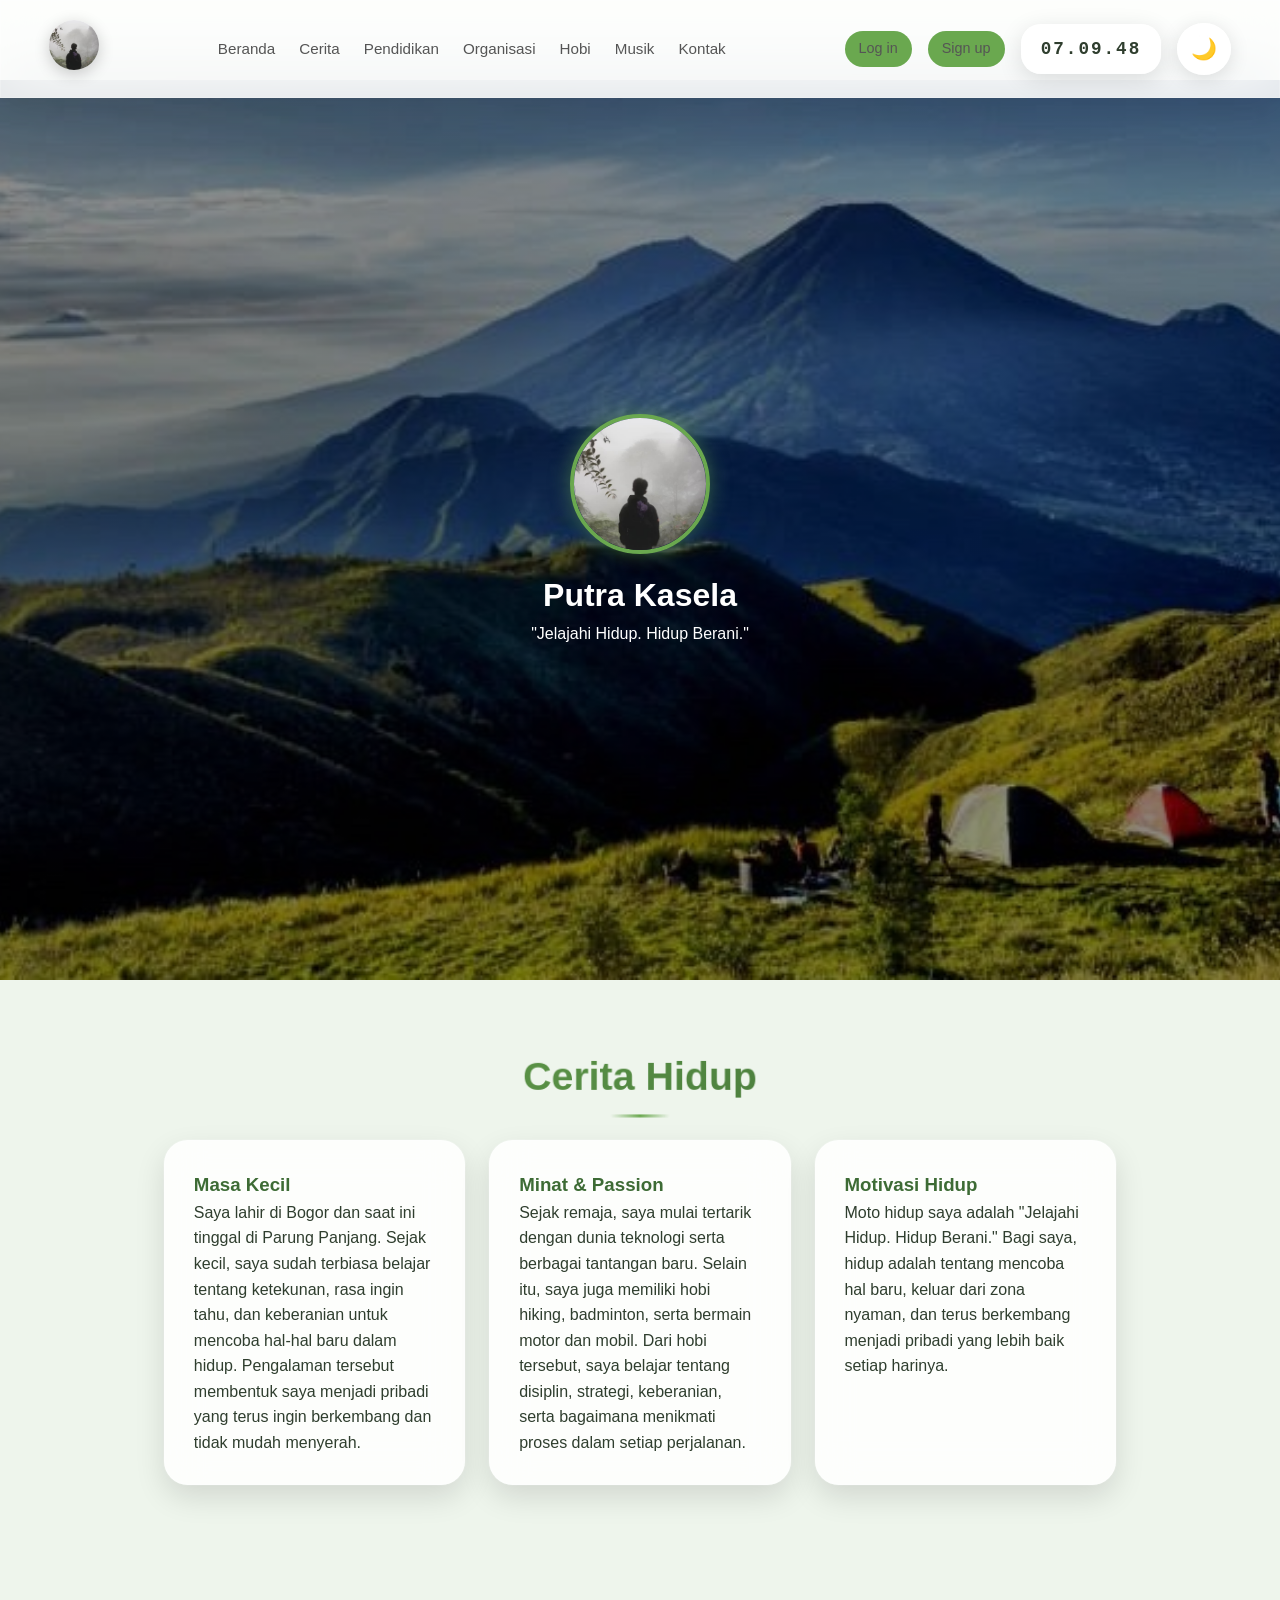
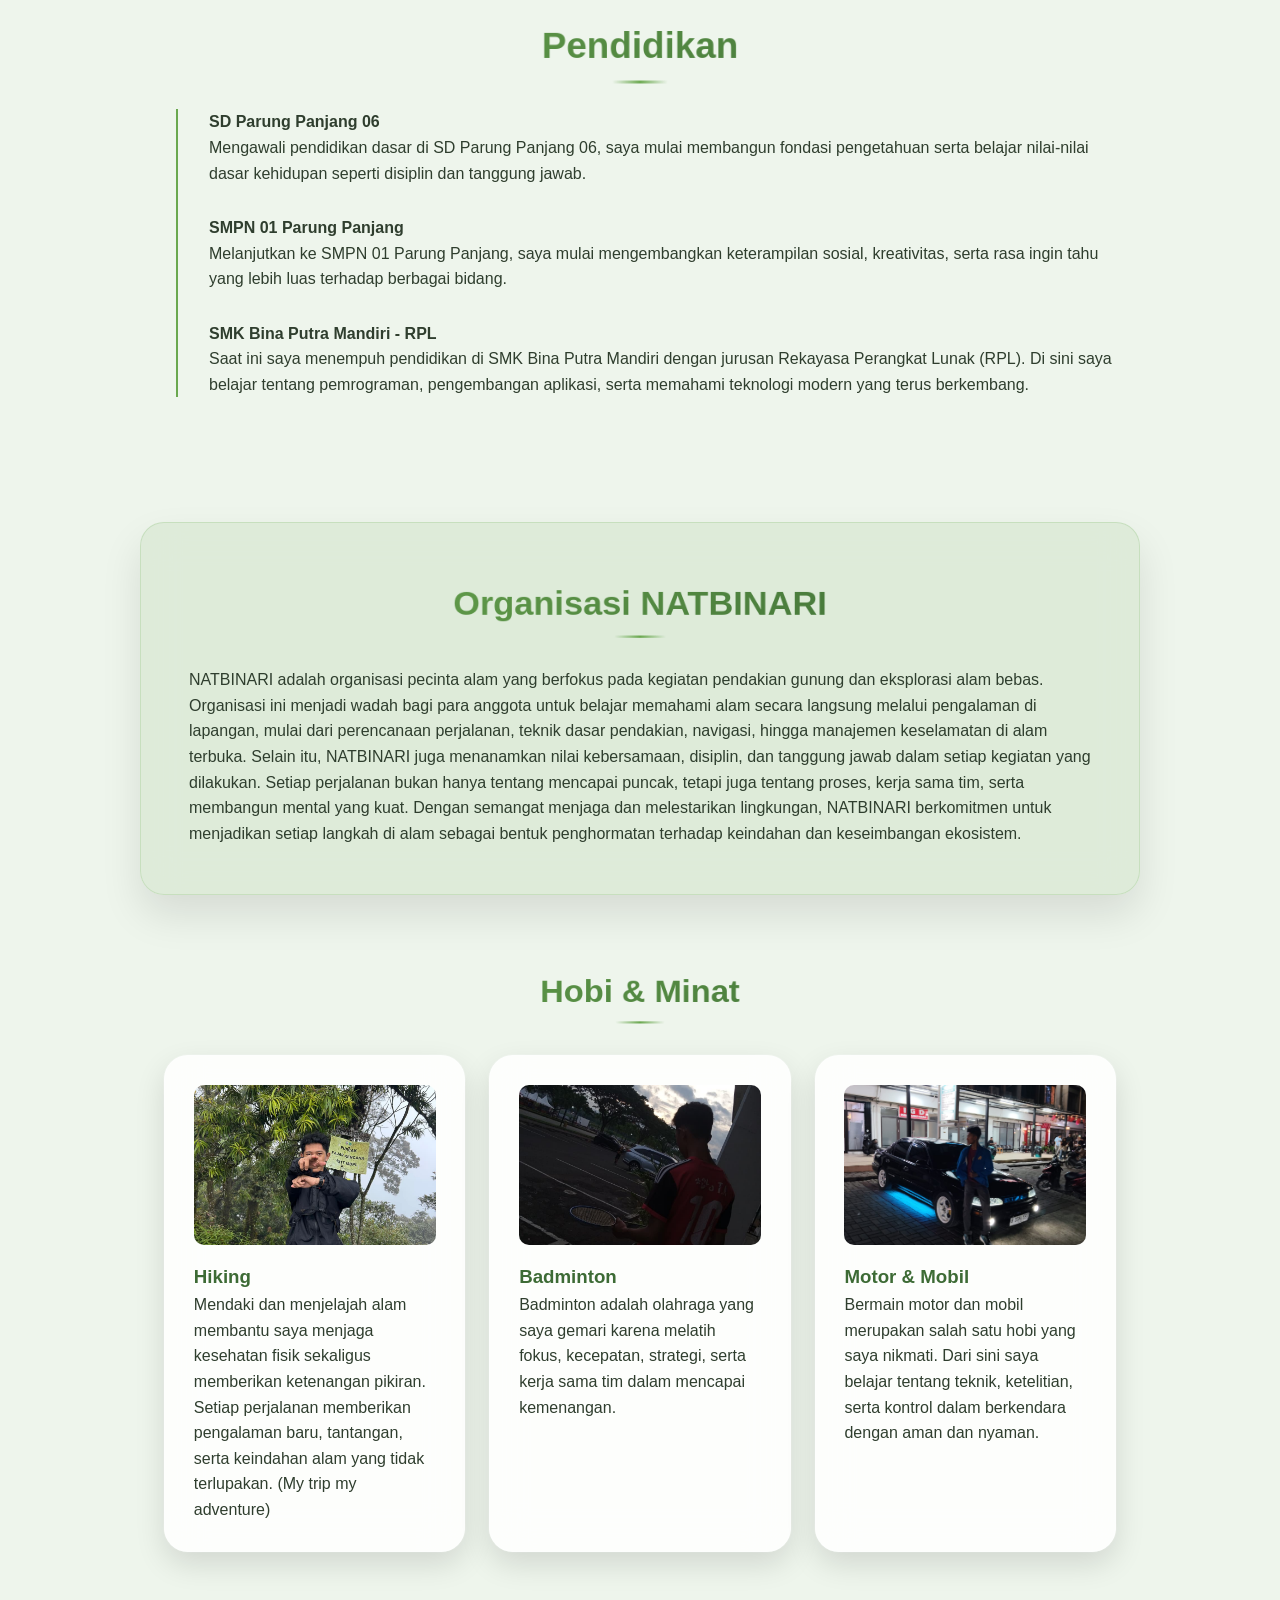
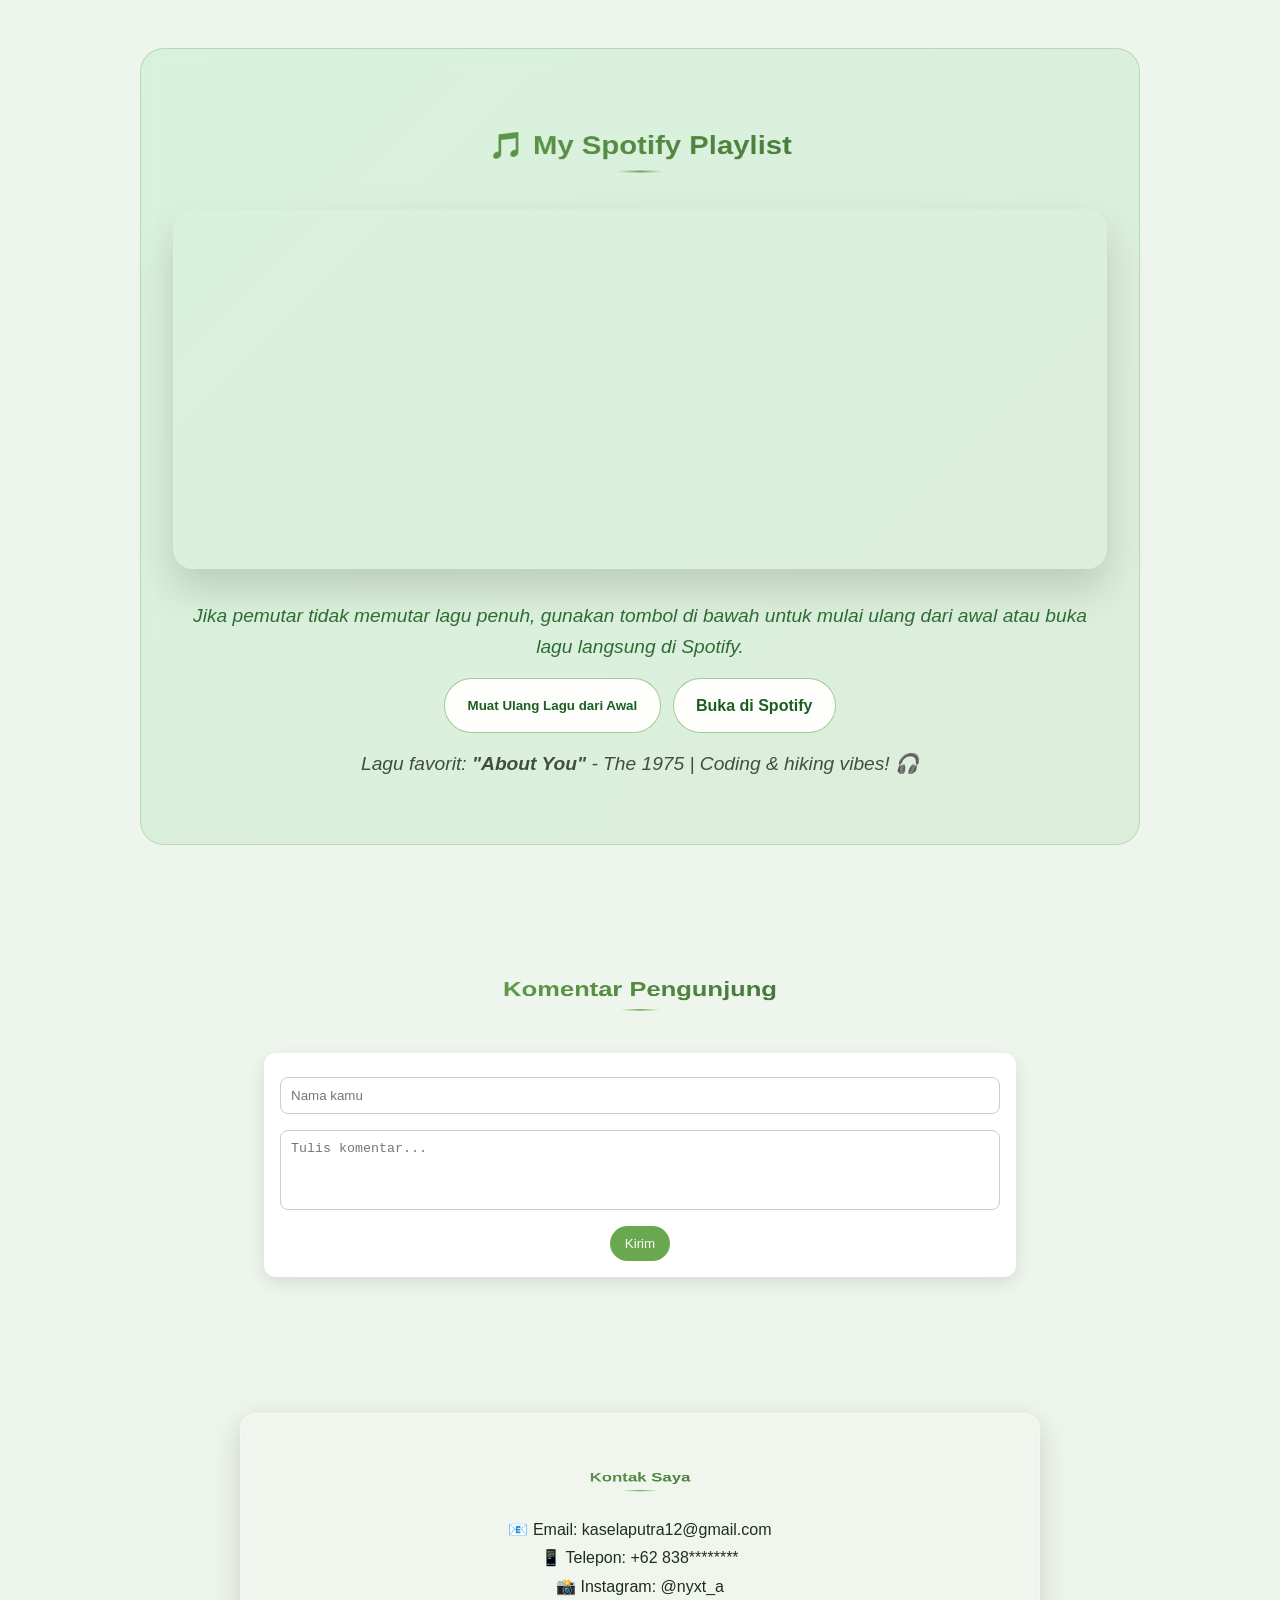
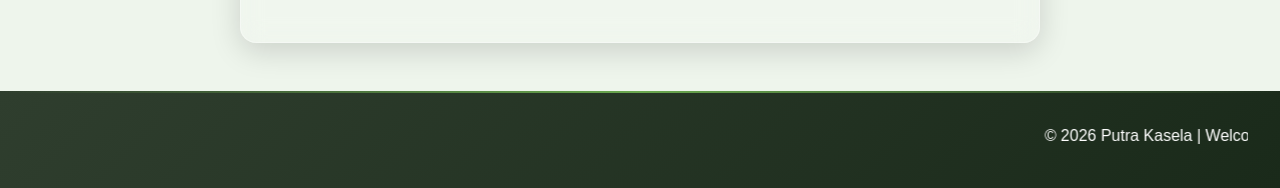
==== index.html @ 9821ec6a "update code" ====
<!DOCTYPE html>
<html lang="id">
<head>
  <meta charset="UTF-8">
  <meta name="viewport" content="width=device-width, initial-scale=1.0">
  <title>Putra Kasela - Portofolio Visual</title>
  <link href="css/style.css" rel="stylesheet">
  <script src="js/particles.js" defer></script>
  <script src="js/parallax.js" defer></script>
</head>
<body>

<nav>
  <div class="logo">
  <img src="image/c15c3435-eb55-4269-9951-3d32040a3380.jpg" alt="Logo Putra">
</div>

  <div class="menu">
    <a href="#home">Beranda</a>
    <a href="#story">Cerita</a>
    <a href="#education">Pendidikan</a>
    <a href="#org">Organisasi</a>
    <a href="#hobbies">Hobi</a>
    <a href="#music">Musik</a>
    <a href="#contact">Kontak</a>
  </div>

  <div class="right">
    <a href="halaman/login.html" class="signin">Log in</a>
    <a href="#" class="signup">Sign up</a>
    <div id="live-clock" class="live-clock"></div>
    <button id="theme-toggle" class="theme-btn" title="Toggle Dark Mode">🌙</button>
  </div>
</nav>

<header id="home">
  <img src="image/c15c3435-eb55-4269-9951-3d32040a3380.jpg" class="profile">
  <h1>Putra Kasela</h1>
  <p>"Jelajahi Hidup. Hidup Berani."</p>
</header>

<section id="story">
  <h2>Cerita Hidup</h2>
  <div class="story">
    <div class="card">
      <h3>Masa Kecil</h3>
      <p>Saya lahir di Bogor dan saat ini tinggal di Parung Panjang. Sejak kecil, saya sudah terbiasa belajar tentang ketekunan, rasa ingin tahu, dan keberanian untuk mencoba hal-hal baru dalam hidup. Pengalaman tersebut membentuk saya menjadi pribadi yang terus ingin berkembang dan tidak mudah menyerah.</p>
    </div>
    <div class="card">
      <h3>Minat & Passion</h3>
      <p>Sejak remaja, saya mulai tertarik dengan dunia teknologi serta berbagai tantangan baru. Selain itu, saya juga memiliki hobi hiking, badminton, serta bermain motor dan mobil. Dari hobi tersebut, saya belajar tentang disiplin, strategi, keberanian, serta bagaimana menikmati proses dalam setiap perjalanan.</p>
    </div>
    <div class="card">
      <h3>Motivasi Hidup</h3>
      <p>Moto hidup saya adalah "Jelajahi Hidup. Hidup Berani." Bagi saya, hidup adalah tentang mencoba hal baru, keluar dari zona nyaman, dan terus berkembang menjadi pribadi yang lebih baik setiap harinya.</p>
    </div>
  </div>
</section>

<section id="education">
  <h2>Pendidikan</h2>
  <div class="timeline">
    <div class="timeline-item">
      <h4>SD Parung Panjang 06</h4>
      <p>Mengawali pendidikan dasar di SD Parung Panjang 06, saya mulai membangun fondasi pengetahuan serta belajar nilai-nilai dasar kehidupan seperti disiplin dan tanggung jawab.</p>
    </div>
    <div class="timeline-item">
      <h4>SMPN 01 Parung Panjang</h4>
      <p>Melanjutkan ke SMPN 01 Parung Panjang, saya mulai mengembangkan keterampilan sosial, kreativitas, serta rasa ingin tahu yang lebih luas terhadap berbagai bidang.</p>
    </div>
    <div class="timeline-item">
      <h4>SMK Bina Putra Mandiri - RPL</h4>
      <p>Saat ini saya menempuh pendidikan di SMK Bina Putra Mandiri dengan jurusan Rekayasa Perangkat Lunak (RPL). Di sini saya belajar tentang pemrograman, pengembangan aplikasi, serta memahami teknologi modern yang terus berkembang.</p>
    </div>
  </div>
</section>

<section id="org">
  <h2>Organisasi NATBINARI</h2>
  <p>NATBINARI adalah organisasi pecinta alam yang berfokus pada kegiatan pendakian gunung dan eksplorasi alam bebas. Organisasi ini menjadi wadah bagi para anggota untuk belajar memahami alam secara langsung melalui pengalaman di lapangan, mulai dari perencanaan perjalanan, teknik dasar pendakian, navigasi, hingga manajemen keselamatan di alam terbuka. Selain itu, NATBINARI juga menanamkan nilai kebersamaan, disiplin, dan tanggung jawab dalam setiap kegiatan yang dilakukan. Setiap perjalanan bukan hanya tentang mencapai puncak, tetapi juga tentang proses, kerja sama tim, serta membangun mental yang kuat. Dengan semangat menjaga dan melestarikan lingkungan, NATBINARI berkomitmen untuk menjadikan setiap langkah di alam sebagai bentuk penghormatan terhadap keindahan dan keseimbangan ekosistem.</p>
</section>

<section id="hobbies">
  <h2>Hobi & Minat</h2>
  <div class="story">
    <div class="card">
      <img src="image/70551af3-279e-40dd-a025-d53fd9099fa7.jpg" alt="Hiking">
      <h3>Hiking</h3>
      <p>Mendaki dan menjelajah alam membantu saya menjaga kesehatan fisik sekaligus memberikan ketenangan pikiran. Setiap perjalanan memberikan pengalaman baru, tantangan, serta keindahan alam yang tidak terlupakan. (My trip my adventure)</p>
    </div>
    <div class="card">
      <img src="image/WhatsApp Image 2026-04-02 at 08.30.41.jpeg" alt="Badminton">
      <h3>Badminton</h3>
      <p>Badminton adalah olahraga yang saya gemari karena melatih fokus, kecepatan, strategi, serta kerja sama tim dalam mencapai kemenangan.</p>
    </div>
    <div class="card">
      <img src="image/WhatsApp Image 2026-04-02 at 08.30.40.jpeg" alt="Motor & Mobil">
      <h3>Motor & Mobil</h3>
      <p>Bermain motor dan mobil merupakan salah satu hobi yang saya nikmati. Dari sini saya belajar tentang teknik, ketelitian, serta kontrol dalam berkendara dengan aman dan nyaman.</p>
    </div>
  </div>
</section>

<section id="music">
  <h2>🎵 My Spotify Playlist</h2>
  <div class="spotify-container">
    <iframe id="spotifyFrame" src="https://open.spotify.com/embed/track/3hEfpBHxgieRLz4t3kLNEg?utm_source=generator&theme=0" width="100%" height="352" frameBorder="0" allowfullscreen="" allow="accelerometer; autoplay; clipboard-write; encrypted-media; gyroscope; picture-in-picture; web-share" loading="lazy"></iframe>
  </div>
  <div class="audio-note">
    <p>Jika pemutar tidak memutar lagu penuh, gunakan tombol di bawah untuk mulai ulang dari awal atau buka lagu langsung di Spotify.</p>
    <div class="audio-actions">
      <button id="resetSong">Muat Ulang Lagu dari Awal</button>
      <a class="spotify-link" href="https://open.spotify.com/track/3hEfpBHxgieRLz4t3kLNEg" target="_blank" rel="noopener">Buka di Spotify</a>
    </div>
  </div>
  <p>Lagu favorit: <strong>"About You"</strong> - The 1975 | Coding & hiking vibes! 🎧</p>
</section>

<section id="comments">
  <h2>Komentar Pengunjung</h2>

  <div class="comment-box">
    <input type="text" id="name" placeholder="Nama kamu">
    <textarea id="comment" placeholder="Tulis komentar..."></textarea>
    <button onclick="addComment()">Kirim</button>
    <div id="notif"></div>
  </div>

</section>

<section id="contact">
  <h2>Kontak Saya</h2>

  <p>📧 Email: kaselaputra12@gmail.com</p>
  <p>📱 Telepon: +62 838********</p>
  <p>📸 Instagram: @nyxt_a</p>
</section>

<footer>
  <marquee behavior="40" ><p>&copy; 2026 Putra Kasela | Welcome my website</p></marquee>
</footer>

<script src="js/addcomment.js"></script>

<script>
document.addEventListener('DOMContentLoaded', () => {
  const toggle = document.getElementById('theme-toggle');
  const clockEl = document.getElementById('live-clock');
  const html = document.documentElement;
  
  // Live Clock
  function updateClock() {
    const now = new Date();
    const timeString = now.toLocaleTimeString('id-ID', { 
      hour12: false,
      hour: '2-digit',
      minute: '2-digit',
      second: '2-digit'
    });
    clockEl.textContent = timeString;
  }
  updateClock();
  setInterval(updateClock, 1000);
  
  // Theme Toggle
  const savedTheme = localStorage.getItem('theme');
  if (savedTheme) {
    html.setAttribute('data-theme', savedTheme);
    toggle.textContent = savedTheme === 'dark' ? '☀️' : '🌙';
  } else if (window.matchMedia('(prefers-color-scheme: dark)').matches) {
    html.setAttribute('data-theme', 'dark');
    toggle.textContent = '☀️';
  }
  
  toggle.addEventListener('click', () => {
    const current = html.getAttribute('data-theme');
    const newTheme = current === 'dark' ? 'light' : 'dark';
    html.setAttribute('data-theme', newTheme);
    localStorage.setItem('theme', newTheme);
    toggle.textContent = newTheme === 'dark' ? '☀️' : '🌙';
  });

  const resetSongBtn = document.getElementById('resetSong');
  const spotifyFrame = document.getElementById('spotifyFrame');
  if (resetSongBtn && spotifyFrame) {
    resetSongBtn.addEventListener('click', () => {
      const src = spotifyFrame.src;
      spotifyFrame.src = '';
      setTimeout(() => { spotifyFrame.src = src; }, 10);
    });
  }
});
</script>

</body>
</html>
---- css/style.css ----
:root {
  --bg-primary: #eef5ec;
  --bg-secondary: white;
  --text-primary: #2f3e2e;
  --text-secondary: #555;
  --accent: #6aa84f;
  --accent-dark: #3d6b35;
  --shadow: rgba(0,0,0,0.12);
  --glass-bg: rgba(255,255,255,0.85);
  --glass-border: rgba(255,255,255,0.2);
}

[data-theme="dark"] {
  --bg-primary: #1a1a1a;
  --bg-secondary: #2a2a2a;
  --text-primary: #e0e0e0;
  --text-secondary: #b0b0b0;
  --accent: #4caf50;
  --accent-dark: #66bb6a;
  --shadow: rgba(0,0,0,0.5);
  --glass-bg: rgba(0,0,0,0.4);
  --glass-border: rgba(255,255,255,0.1);
}

* { margin: 0; padding: 0; box-sizing: border-box; }

body { 
  font-family: 'Montserrat', sans-serif; 
  background: var(--bg-primary); 
  color: var(--text-primary); 
  line-height: 1.6; 
  scroll-behavior: smooth; 
  padding-top: 80px;
  animation: fadeScaleIn 1.2s cubic-bezier(0.25, 0.46, 0.45, 0.94);
  transition: background 0.3s ease, color 0.3s ease;
}

[data-theme="dark"] * {
  color: #ffffff !important;
}

@keyframes fadeScaleIn {
  0% { opacity: 0; transform: scale(0.95); }
  50% { opacity: 0.8; transform: scale(1.02); }
  100% { opacity: 1; transform: scale(1); }
}

@keyframes fadeIn {
  from { opacity: 0; }
  to { opacity: 1; }
}

a { text-decoration: none; color: inherit; }

/* NAVBAR DRIBBBLE STYLE */
nav {
  position: fixed;
  top: 0;
  width: 100%;
  background: var(--glass-bg);
  backdrop-filter: blur(30px);
  -webkit-backdrop-filter: blur(30px);
  border: 1px solid var(--glass-border);
  display: flex;
  justify-content: space-between;
  align-items: center;
  padding: 1.2rem 3rem;
  box-shadow: 0 12px 40px var(--shadow);
  z-index: 1000;
  animation: slideDownNav 0.8s cubic-bezier(0.68, -0.55, 0.265, 1.55) 0.3s both;
  transition: all 0.3s ease;
}

@keyframes slideDownNav {
  from { transform: translateY(-30px); opacity: 0; }
  to { transform: translateY(0); opacity: 1; }
}

/* LOGO */
nav .logo img {
  height: 50px;      /* ukuran logo */
  width: 50px;
  object-fit: cover;
  border-radius: 50%; /* biar bulat (opsional) */
  box-shadow: 0 4px 16px rgba(0,0,0,0.2);
}

/* MENU TENGAH */
nav .menu {
  display: flex;
  gap: 1.5rem;
}

nav .menu a {
  font-size: 0.95rem;
  color: var(--text-secondary);
  position: relative;
  transition: 0.3s;
}

/* HOVER UNDERLINE */
nav .menu a::after {
  content: '';
  position: absolute;
  bottom: -4px;
  left: 0;
  width: 0%;
  height: 2px;
  background: var(--accent);
  transition: 0.3s;
}

nav .menu a:hover::after {
  width: 100%;
}

nav .menu a:hover {
  color: var(--text-primary);
}

/* RIGHT SIDE */
nav .right {
  display: flex;
  align-items: center;
  gap: 1rem;
}

nav .right a {
  font-size: 0.9rem;
  color: var(--text-secondary);
}

.theme-btn {
  background: var(--glass-bg);
  border: 1px solid var(--glass-border);
  font-size: 1.3rem;
  cursor: pointer;
  padding: 0.8rem;
  border-radius: 50%;
  transition: all 0.3s cubic-bezier(0.68, -0.55, 0.265, 1.55);
  backdrop-filter: blur(20px);
  box-shadow: 0 4px 20px var(--shadow);
  min-width: 48px;
  min-height: 48px;
  display: flex;
  align-items: center;
  justify-content: center;
}

.theme-btn:hover {
  transform: translateY(-2px) scale(1.05);
  box-shadow: 0 8px 30px var(--shadow);
}

[data-theme="dark"] .theme-btn {
  background: var(--glass-bg);
}

.live-clock {
  background: var(--glass-bg);
  border: 1px solid var(--glass-border);
  border-radius: 20px;
  padding: 0.6rem 1.2rem;
  font-family: 'Digital-7', monospace;
  font-size: 1.1rem;
  font-weight: bold;
  color: var(--text-primary);
  backdrop-filter: blur(20px);
  box-shadow: 0 6px 25px var(--shadow);
  transition: all 0.3s ease;
  min-width: 140px;
  text-align: center;
  letter-spacing: 2px;
}

.live-clock:hover {
  transform: scale(1.05);
  box-shadow: 0 10px 35px var(--shadow);
}

[data-theme="dark"] .live-clock {
  color: #ffffff;
  background: rgba(0,0,0,0.6);
}

/* BUTTON SIGNUP */
nav .signin {
  background: #6aa84f;
  color: white;
  padding: 6px 14px;
  border-radius: 20px;
  transition: 0.3s;
}

nav .signin:hover {
  background: #3d6b35;
}

nav .signup {
  background: #6aa84f;
  color: white;
  padding: 6px 14px;
  border-radius: 20px;
  transition: 0.3s;
}

nav .signup:hover {
  background: #3d6b35;
}



/* HEADER */
header#home {
  height: 100vh;
  position: relative;
  overflow: hidden;
  display: flex;
  justify-content: center;
  align-items: center;
  flex-direction: column;
  text-align: center;
  color: white;
}

header::before {
  content: '';
  position: absolute;
  top: 0;
  left: 0;
  right: 0;
  bottom: 0;
  background: linear-gradient(rgba(0,0,0,0.45), rgba(0,0,0,0.45)), 
              url('../image/Gunung Prau_Sanggar Ilmu Indonesia.jpg') no-repeat center center/cover;
  z-index: -1;
}

#particles {
  position: absolute;
  top: 0;
  left: 0;
  z-index: 1;
  pointer-events: none;
}

.hero-bg {
  will-change: transform;
}

header img.profile {
  width: 140px;
  height: 140px;
  border-radius: 50%;
  border: 4px solid #6aa84f;
  object-fit: cover;
  margin-bottom: 1rem;
  animation: bounceIn 1s cubic-bezier(0.68, -0.55, 0.265, 1.55) 0.5s both;
  box-shadow: 0 0 20px rgba(106, 168, 79, 0.5);
}

@keyframes bounceIn {
  0% { transform: scale(0) rotateY(-90deg); opacity: 0; }
  50% { transform: scale(1.2) rotateY(10deg); opacity: 0.7; }
  70% { transform: scale(0.95) rotateY(-5deg); }
  100% { transform: scale(1) rotateY(0); opacity: 1; }
}

@keyframes zoomIn {
  from { transform: scale(0.7); opacity: 0; }
  to { transform: scale(1); opacity: 1; }
}

@keyframes zoomIn {
  from { transform: scale(0.7); opacity: 0; }
  to { transform: scale(1); opacity: 1; }
}

header h1 {
  animation: slideScaleShimmer 1.2s cubic-bezier(0.25, 0.46, 0.45, 0.94) 0.8s both;
  position: relative;
}

header h1::after {
  content: '';
  position: absolute;
  bottom: -10px;
  left: 50%;
  transform: translateX(-50%);
  width: 0;
  height: 3px;
  background: linear-gradient(90deg, transparent, #6aa84f, transparent);
  animation: shimmerLine 1.5s ease-in-out 1s infinite;
}

@keyframes slideScaleShimmer {
  0% { transform: translateY(-40px) scale(0.8); opacity: 0; letter-spacing: -0.05em; }
  50% { transform: translateY(10px) scale(1.05); opacity: 0.8; letter-spacing: 0.02em; }
  100% { transform: translateY(0) scale(1); opacity: 1; letter-spacing: 0; }
}

@keyframes shimmerLine {
  0%, 100% { width: 0; }
  50% { width: 80px; }
}

header p {
  animation: fadeGlowUp 1.5s ease-out 1.2s both;
  filter: blur(0);
}

@keyframes fadeGlowUp {
  0% { opacity: 0; transform: translateY(20px); filter: blur(5px); text-shadow: 0 0 10px rgba(106,168,79,0); }
  50% { opacity: 0.7; transform: translateY(-5px); filter: blur(1px); text-shadow: 0 0 20px rgba(106,168,79,0.5); }
  100% { opacity: 1; transform: translateY(0); filter: blur(0); text-shadow: 0 0 0 rgba(106,168,79,0); }
}

@keyframes slideDown {
  from { transform: translateY(-30px); opacity: 0; }
  to { transform: translateY(0); opacity: 1; }
}

/* SECTION */
section { 
  padding: 4rem 1.5rem; 
  max-width: 1000px; 
  margin: auto; 
  opacity: 0;
  transform: translateY(50px) scale(0.95) rotateX(10deg);
  animation: bounceRotateUp 1s cubic-bezier(0.68, -0.55, 0.265, 1.55) forwards;
}

section:nth-of-type(1) { animation-delay: 1.8s; }
section:nth-of-type(2) { animation-delay: 2.1s; }
section:nth-of-type(3) { animation-delay: 2.4s; }
section:nth-of-type(4) { animation-delay: 2.7s; }
section:nth-of-type(5) { animation-delay: 3s; }

@keyframes bounceRotateUp {
  0% { opacity: 0; transform: translateY(50px) scale(0.95) rotateX(10deg); }
  60% { opacity: 0.8; transform: translateY(-10px) scale(1.02) rotateX(-2deg); }
  80% { transform: translateY(5px) scale(0.98) rotateX(1deg); }
  100% { opacity: 1; transform: translateY(0) scale(1) rotateX(0); }
}

@keyframes fadeUp {
  to {
    opacity: 1;
    transform: translateY(0);
  }
}

section h2 { 
  color: var(--text-primary);
  text-align: center; 
  margin-bottom: 2rem;
  font-size: 2.5rem;
  font-weight: 700;
  position: relative;
  background: linear-gradient(135deg, var(--accent), var(--accent-dark));
  -webkit-background-clip: text;
  background-clip: text;
  -webkit-text-fill-color: transparent;
  will-change: transform;
}

section h2::after {
  content: '';
  position: absolute;
  bottom: -10px;
  left: 50%;
  transform: translateX(-50%);
  width: 60px;
  height: 3px;
  background: linear-gradient(90deg, transparent, #6aa84f, transparent);
}

/* CARD */
#music {
  background: linear-gradient(135deg, rgba(30,215,96,0.1), rgba(76,175,80,0.1));
  padding: 4rem 2rem;
  border-radius: 24px;
  margin: 2rem auto;
  max-width: 1000px;
  text-align: center;
  border: 1px solid rgba(106,168,79,0.3);
  backdrop-filter: blur(10px);
}

.spotify-container {
  margin: 2rem 0;
  border-radius: 20px;
  overflow: hidden;
  box-shadow: 0 20px 40px rgba(0,0,0,0.15);
  transition: transform 0.3s ease;
}

.spotify-container:hover {
  transform: translateY(-5px);
}

.audio-note {
  margin-top: 1rem;
  font-size: 1rem;
  color: #1b5e20;
}

.audio-actions {
  margin-top: 1rem;
  display: flex;
  flex-wrap: wrap;
  justify-content: center;
  gap: 0.75rem;
}

.audio-actions button,
.audio-actions .spotify-link {
  padding: 0.85rem 1.4rem;
  border-radius: 999px;
  border: 1px solid rgba(106,168,79,0.6);
  background: rgba(255,255,255,0.95);
  color: #1b5e20;
  text-decoration: none;
  font-weight: 600;
  transition: transform 0.2s ease, box-shadow 0.2s ease, background 0.2s ease;
}

.audio-actions button:hover,
.audio-actions .spotify-link:hover {
  transform: translateY(-2px);
  box-shadow: 0 8px 18px rgba(0,0,0,0.12);
  background: #e8f5e9;
}

#music p {
  font-size: 1.2rem;
  font-style: italic;
  margin-top: 1rem;
  opacity: 0.9;
}

.story { 
  display: grid; 
  grid-template-columns: repeat(auto-fit, minmax(250px, 1fr)); 
  gap: 1.5rem; 
}

.card {
  background: rgba(255,255,255,0.85);
  backdrop-filter: blur(20px);
  padding: 1.8rem;
  border-radius: 24px;
  border: 1px solid rgba(255,255,255,0.2);
  box-shadow: 0 12px 30px rgba(0,0,0,0.12), 0 0 0 1px rgba(255,255,255,0.2);
  transition: all 0.4s cubic-bezier(0.68, -0.55, 0.265, 1.55);
  position: relative;
  overflow: hidden;
}

.card::before {
  content: '';
  position: absolute;
  top: 0; left: 0; right: 0; bottom: 0;
  background: linear-gradient(135deg, rgba(106,168,79,0.05), transparent);
  opacity: 0;
  transition: opacity 0.3s ease;
  z-index: 0;
}

.card:hover::before {
  opacity: 1;
}

.card:hover {
  transform: translateY(-12px) rotateX(5deg) rotateY(5deg) scale(1.02);
  box-shadow: 0 25px 50px rgba(0,0,0,0.2), 0 0 0 1px rgba(255,255,255,0.4);
}

.card:hover {
  transform: translateY(-10px) scale(1.02);
  box-shadow: 0 12px 25px rgba(0,0,0,0.2);
}

.card h3 { color: var(--accent-dark); }

.card img {
  width: 100%;
  height: 160px;
  object-fit: cover;
  border-radius: 10px;
  margin-bottom: 0.6rem;
  transition: transform 0.4s ease;
}

.card:hover img {
  transform: scale(1.05);
}

/* TIMELINE */
.timeline { 
  position: relative; 
  padding-left: 25px; 
}

.timeline::before {
  content: '';
  position: absolute;
  left: 12px;
  top: 0;
  bottom: 0;
  width: 2px;
  background: #6aa84f;
}

.timeline-item {
  margin-bottom: 1.8rem;
  padding-left: 20px;
}

/* ORGANISASI */
#org {
  background: rgba(220, 234, 215, 0.9);
  backdrop-filter: blur(20px);
  padding: 3rem;
  border-radius: 24px;
  margin-top: 2rem;
  border: 1px solid rgba(106,168,79,0.2);
  transition: all 0.4s cubic-bezier(0.68, -0.55, 0.265, 1.55);
  box-shadow: 0 20px 40px rgba(0,0,0,0.1);
}

#org:hover {
  transform: translateY(-10px) scale(1.02);
  box-shadow: 0 30px 60px rgba(0,0,0,0.15);
}

#comments {
  max-width: 800px;
  margin: 3rem auto;
  text-align: center;
}

.comment-box {
  background: white;
  padding: 1rem;
  border-radius: 12px;
  box-shadow: 0 6px 18px rgba(0,0,0,0.1);
  margin-bottom: 1.5rem;
}

.comment-box input,
.comment-box textarea {
  width: 100%;
  margin: 0.5rem 0;
  padding: 10px;
  border-radius: 8px;
  border: 1px solid #ccc;
  outline: none;
}

.comment-box textarea {
  resize: none;
  height: 80px;
}

.comment-box button {
  background: #6aa84f;
  color: white;
  border: none;
  padding: 10px 15px;
  border-radius: 20px;
  cursor: pointer;
  transition: 0.3s;
}

.comment-box button:hover {
  background: #3d6b35;
}

.comment {
  background: #eef5ec;
  padding: 10px;
  margin: 10px 0;
  border-radius: 10px;
  text-align: left;
  word-wrap: break-word;
}

#commentList {
  max-height: 300px;
  overflow-y: auto;
  padding-right: 10px;
}

#notif {
  display: none;
  margin-top: 10px;
  padding: 10px;
  border-radius: 8px;
  font-size: 14px;
  background: #6aa84f;
  color: white;
  text-align: center;
}

#notif.error {
  background: #c0392b;
}

@keyframes fadeIn {
  from { opacity: 0; transform: translateY(-5px); }
  to { opacity: 1; transform: translateY(0); }
}

#contact {
  max-width: 800px;
  margin: 3rem auto;
  padding: 2.5rem;
  border-radius: 16px;
  text-align: center;

  background: rgba(255, 255, 255, 0.15);
  backdrop-filter: blur(12px);
  -webkit-backdrop-filter: blur(12px);

  border: 1px solid rgba(255, 255, 255, 0.3);
  box-shadow: 0 8px 30px rgba(0,0,0,0.15);

  color: #1f2d1f;
  transition: 0.3s ease;
}

#contact:hover {
  transform: translateY(-5px);
  box-shadow: 0 12px 40px rgba(0,0,0,0.25);
}

#contact h2 {
  margin-bottom: 1rem;
  font-size: 1.8rem;
  color: #2f3e2e;
}

/* teks kontak */
#contact p {
  font-size: 1rem;
  line-height: 1.8;
}

/* link sosial (kalau nanti kamu tambah) */
#contact a {
  color: #3d6b35;
  font-weight: bold;
  transition: 0.3s;
}

#contact a:hover {
  color: #6aa84f;
}

/* FOOTER */
footer {
  background: linear-gradient(135deg, #2f3e2e, #1a2a1a);
  color: white;
  text-align: center;
  padding: 2rem;
  position: relative;
}

footer::before {
  content: '';
  position: absolute;
  top: 0;
  left: 0;
  right: 0;
  height: 2px;
  background: linear-gradient(90deg, transparent, #6aa84f, transparent);
}
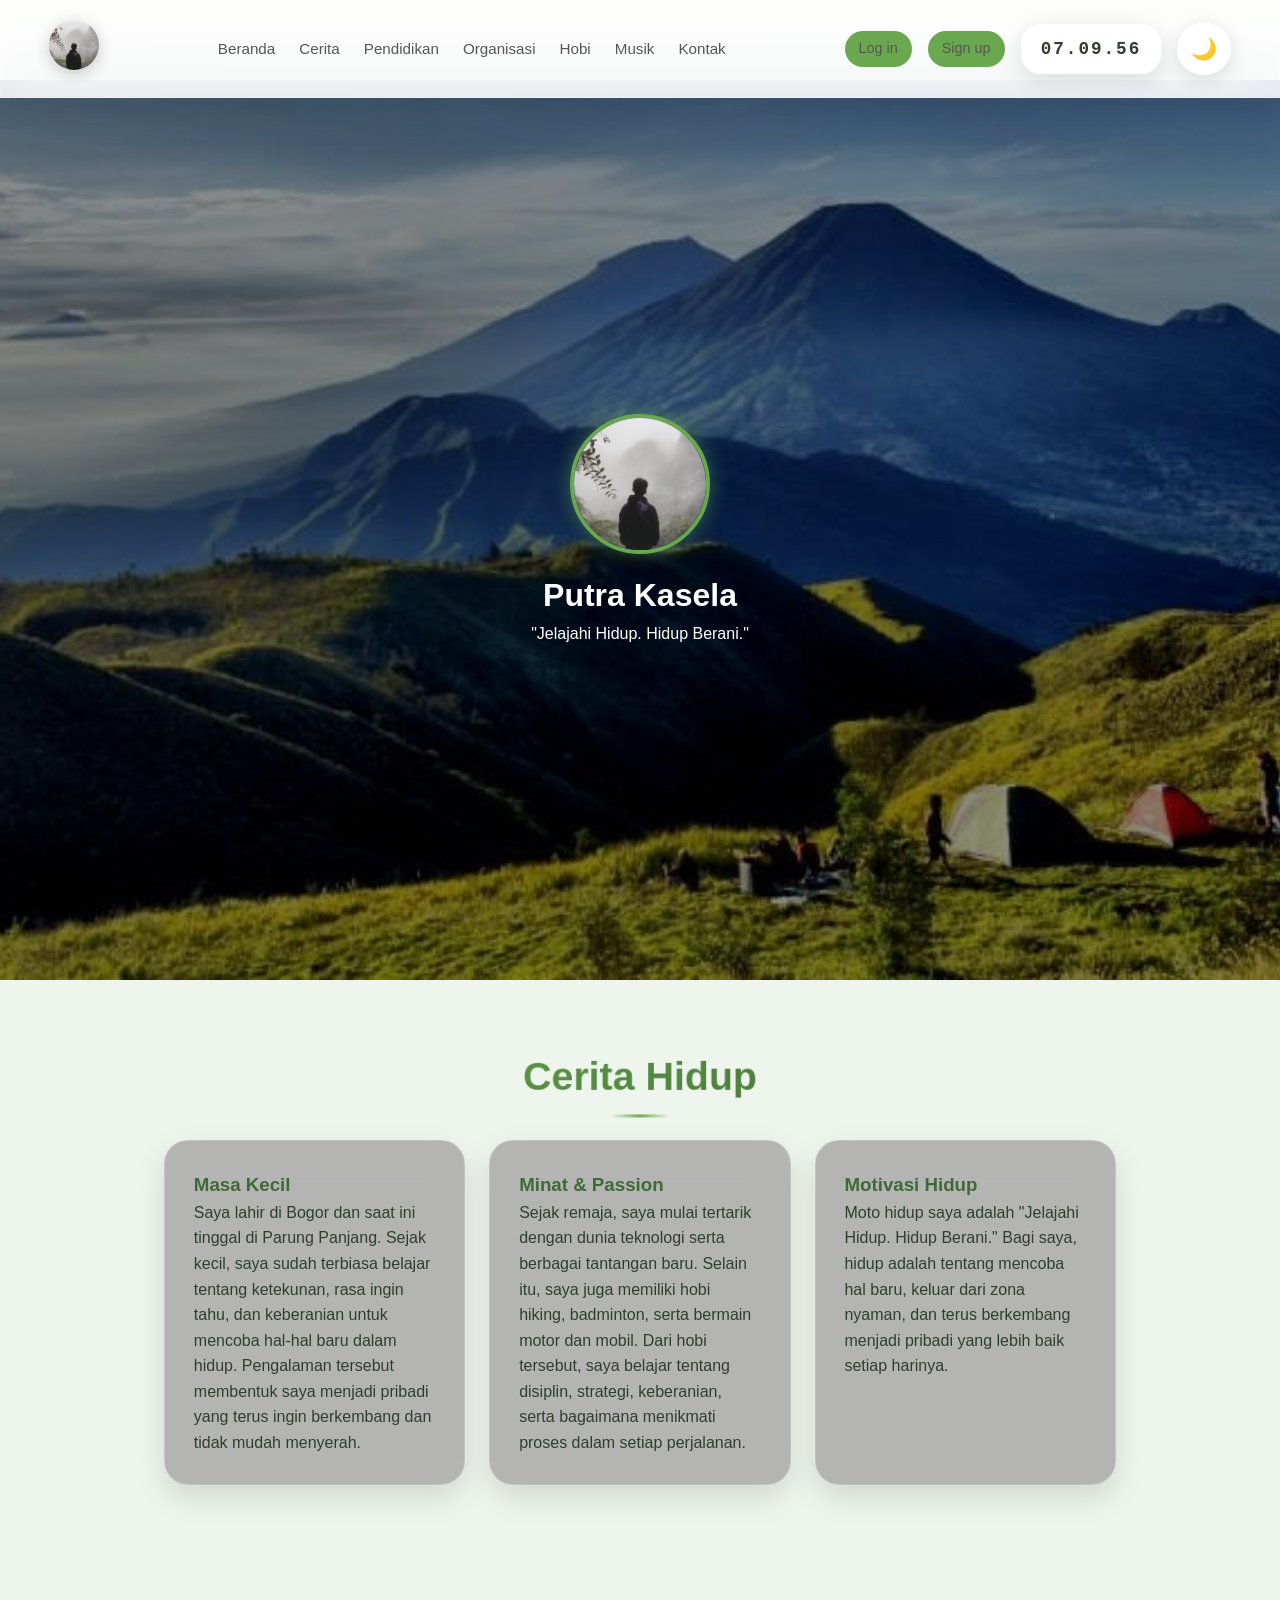
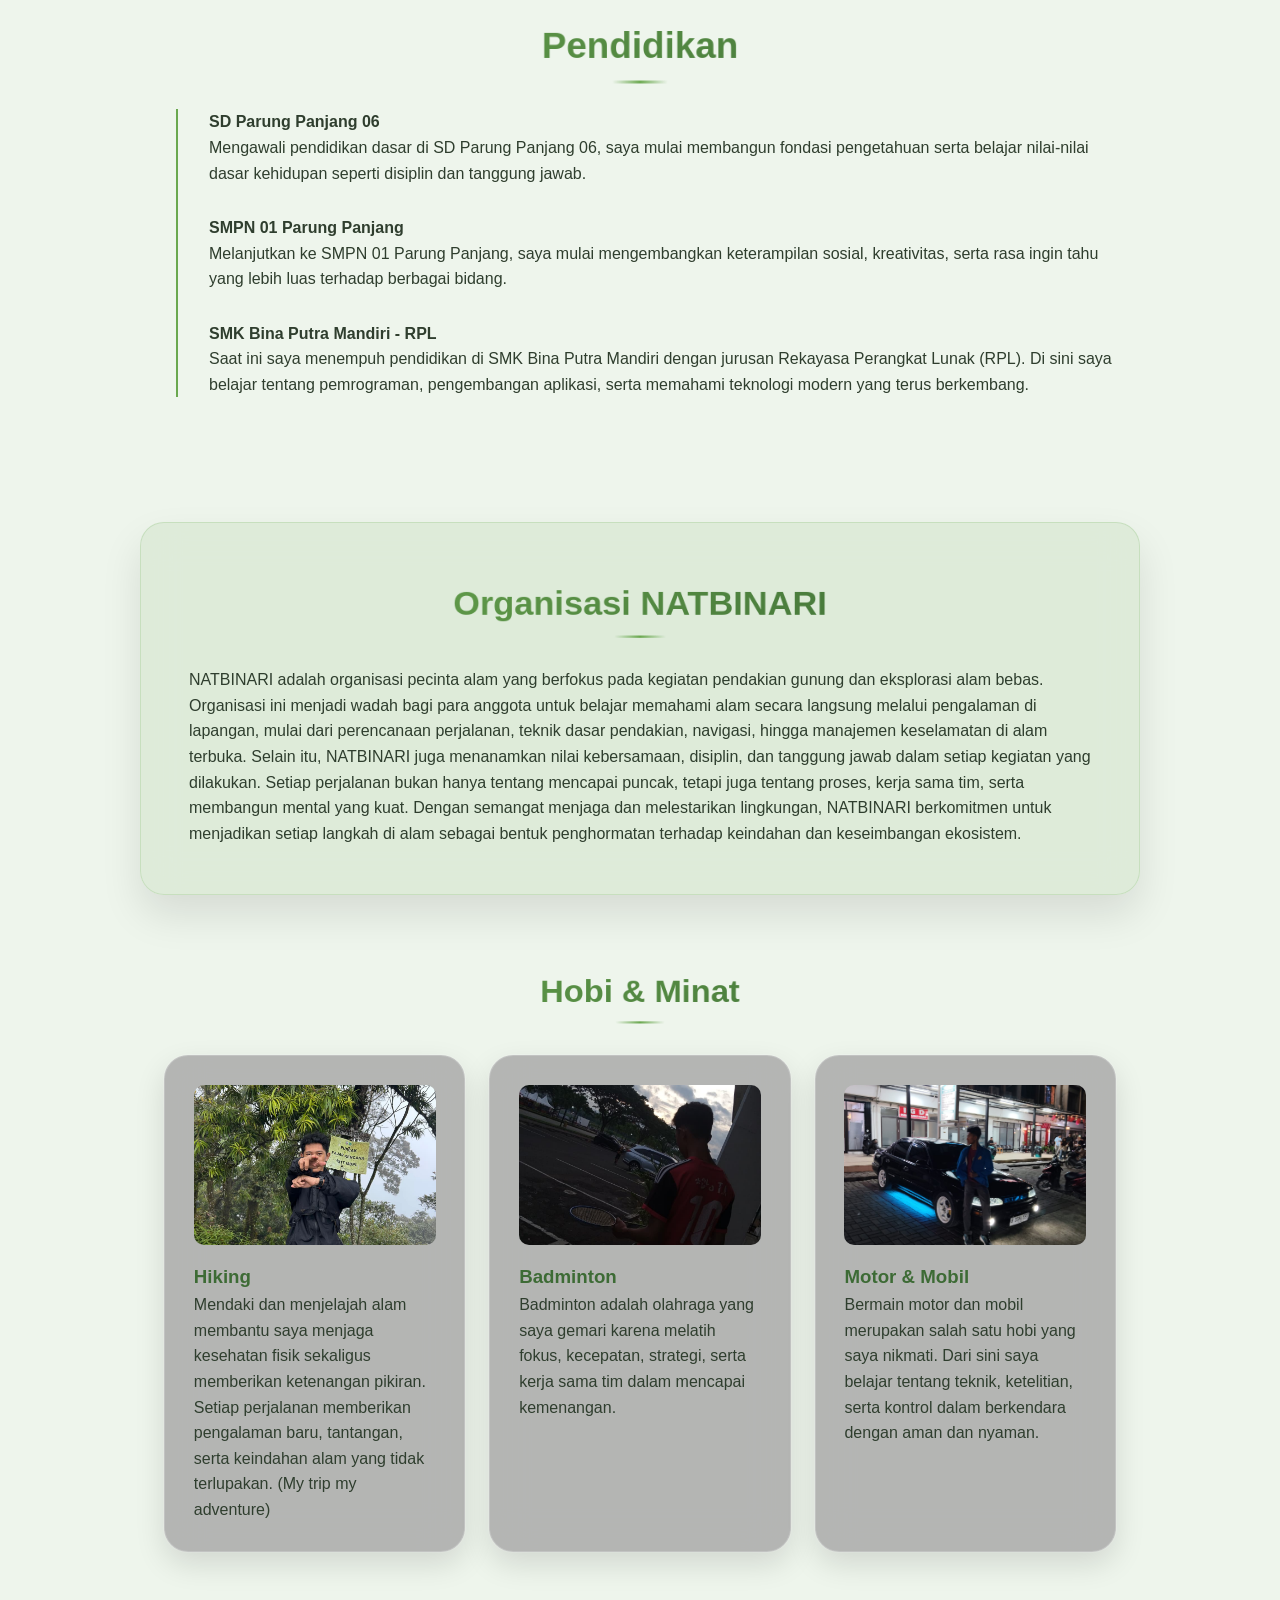
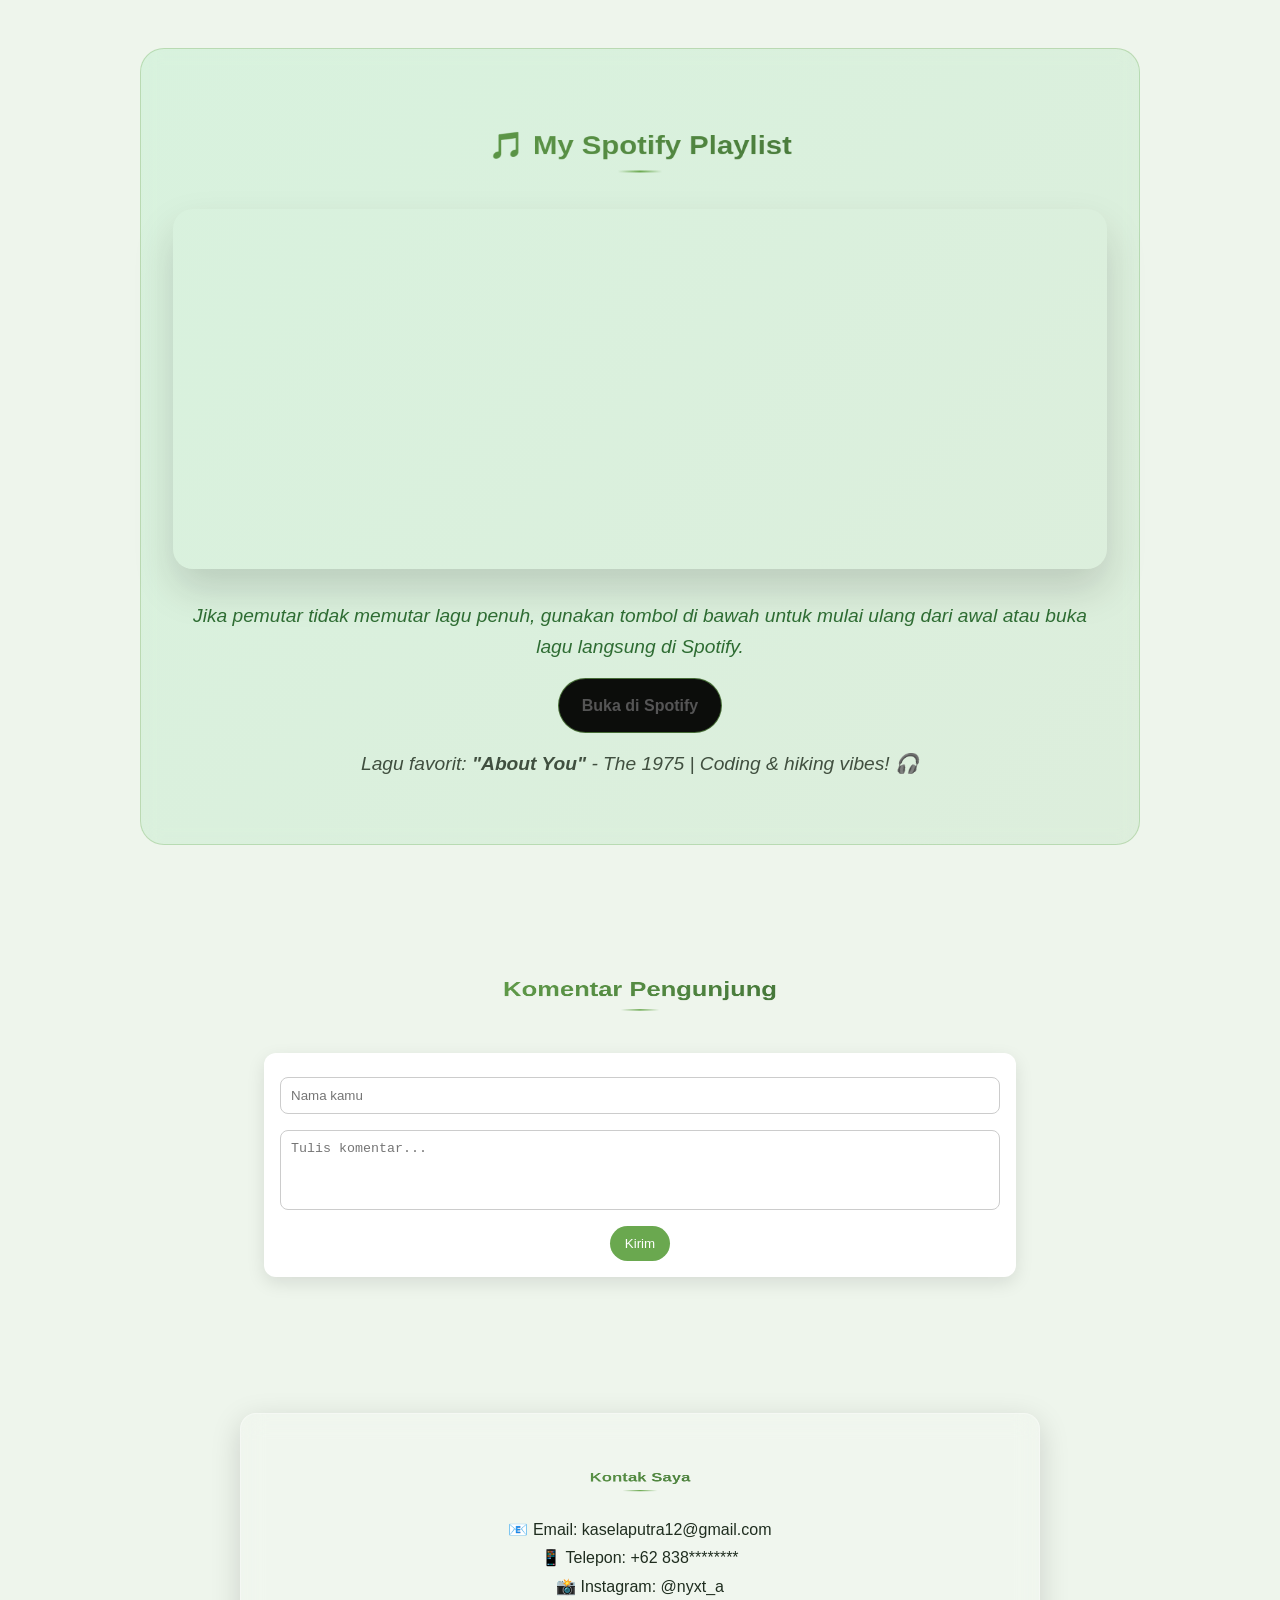
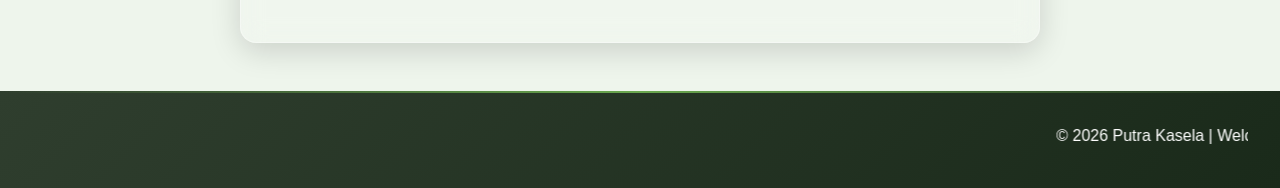
==== commit b0122b48: "update code index" ====
--- a/index.html
+++ b/index.html
@@ -109,7 +109,7 @@
   <div class="audio-note">
     <p>Jika pemutar tidak memutar lagu penuh, gunakan tombol di bawah untuk mulai ulang dari awal atau buka lagu langsung di Spotify.</p>
     <div class="audio-actions">
-      <button id="resetSong">Muat Ulang Lagu dari Awal</button>
+     
       <a class="spotify-link" href="https://open.spotify.com/track/3hEfpBHxgieRLz4t3kLNEg" target="_blank" rel="noopener">Buka di Spotify</a>
     </div>
   </div>
--- a/css/style.css
+++ b/css/style.css
@@ -417,8 +417,8 @@
   padding: 0.85rem 1.4rem;
   border-radius: 999px;
   border: 1px solid rgba(106,168,79,0.6);
-  background: rgba(255,255,255,0.95);
-  color: #1b5e20;
+  background: rgba(0, 0, 0, 0.95);
+  color: #555555;
   text-decoration: none;
   font-weight: 600;
   transition: transform 0.2s ease, box-shadow 0.2s ease, background 0.2s ease;
@@ -445,7 +445,7 @@
 }
 
 .card {
-  background: rgba(255,255,255,0.85);
+  background: rgba(170, 170, 170, 0.85);
   backdrop-filter: blur(20px);
   padding: 1.8rem;
   border-radius: 24px;
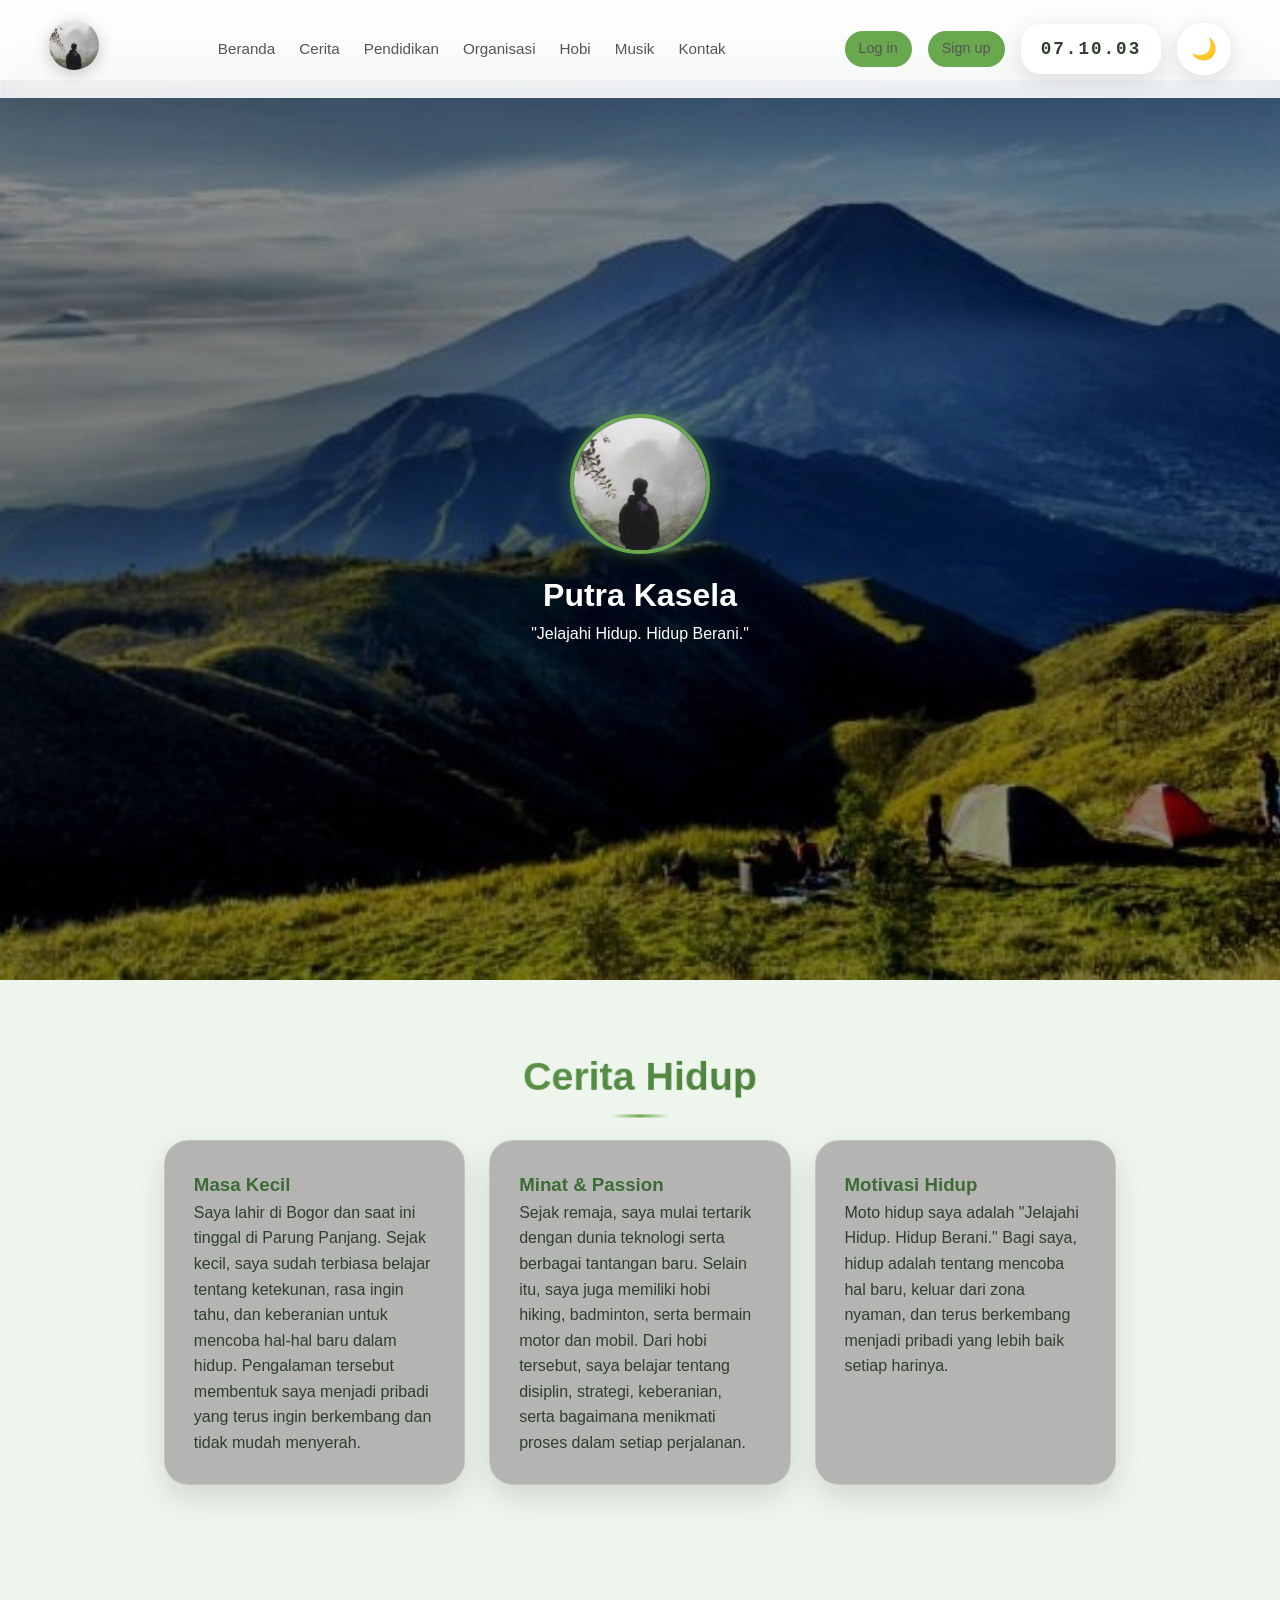
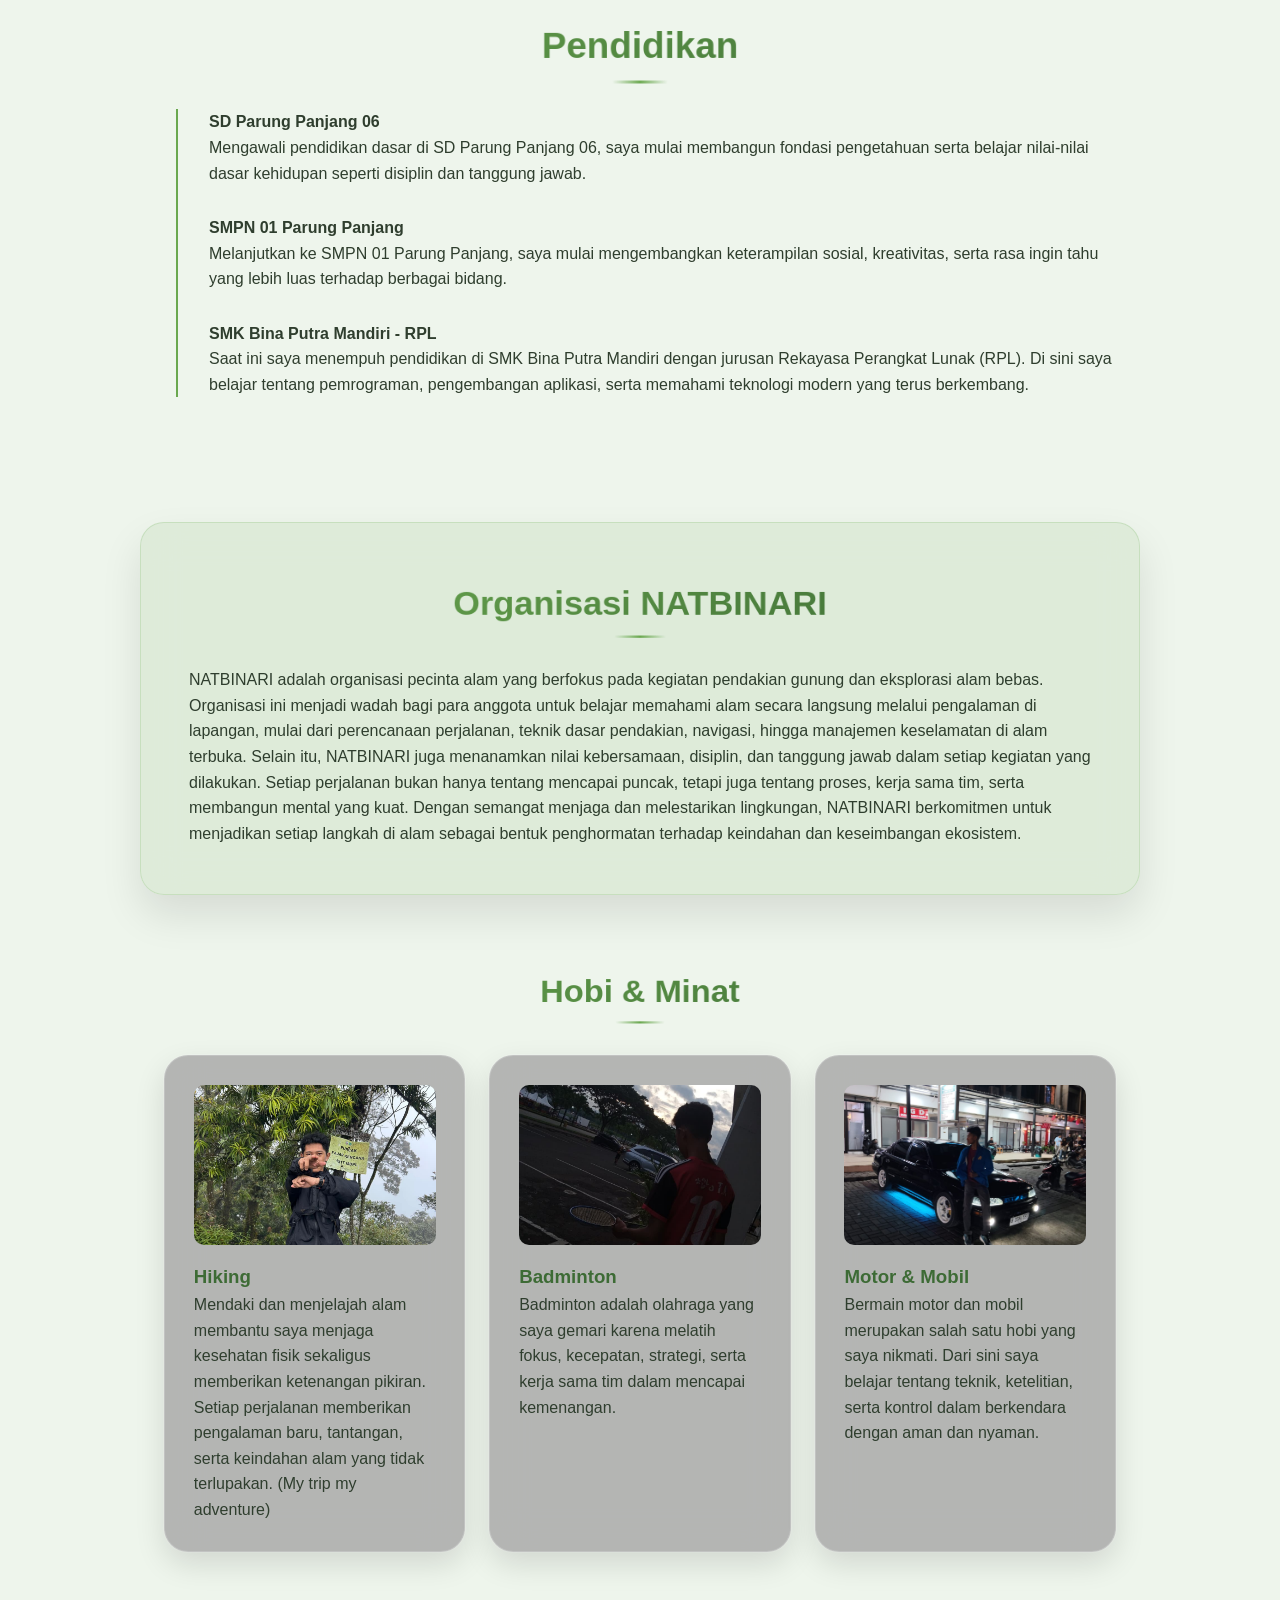
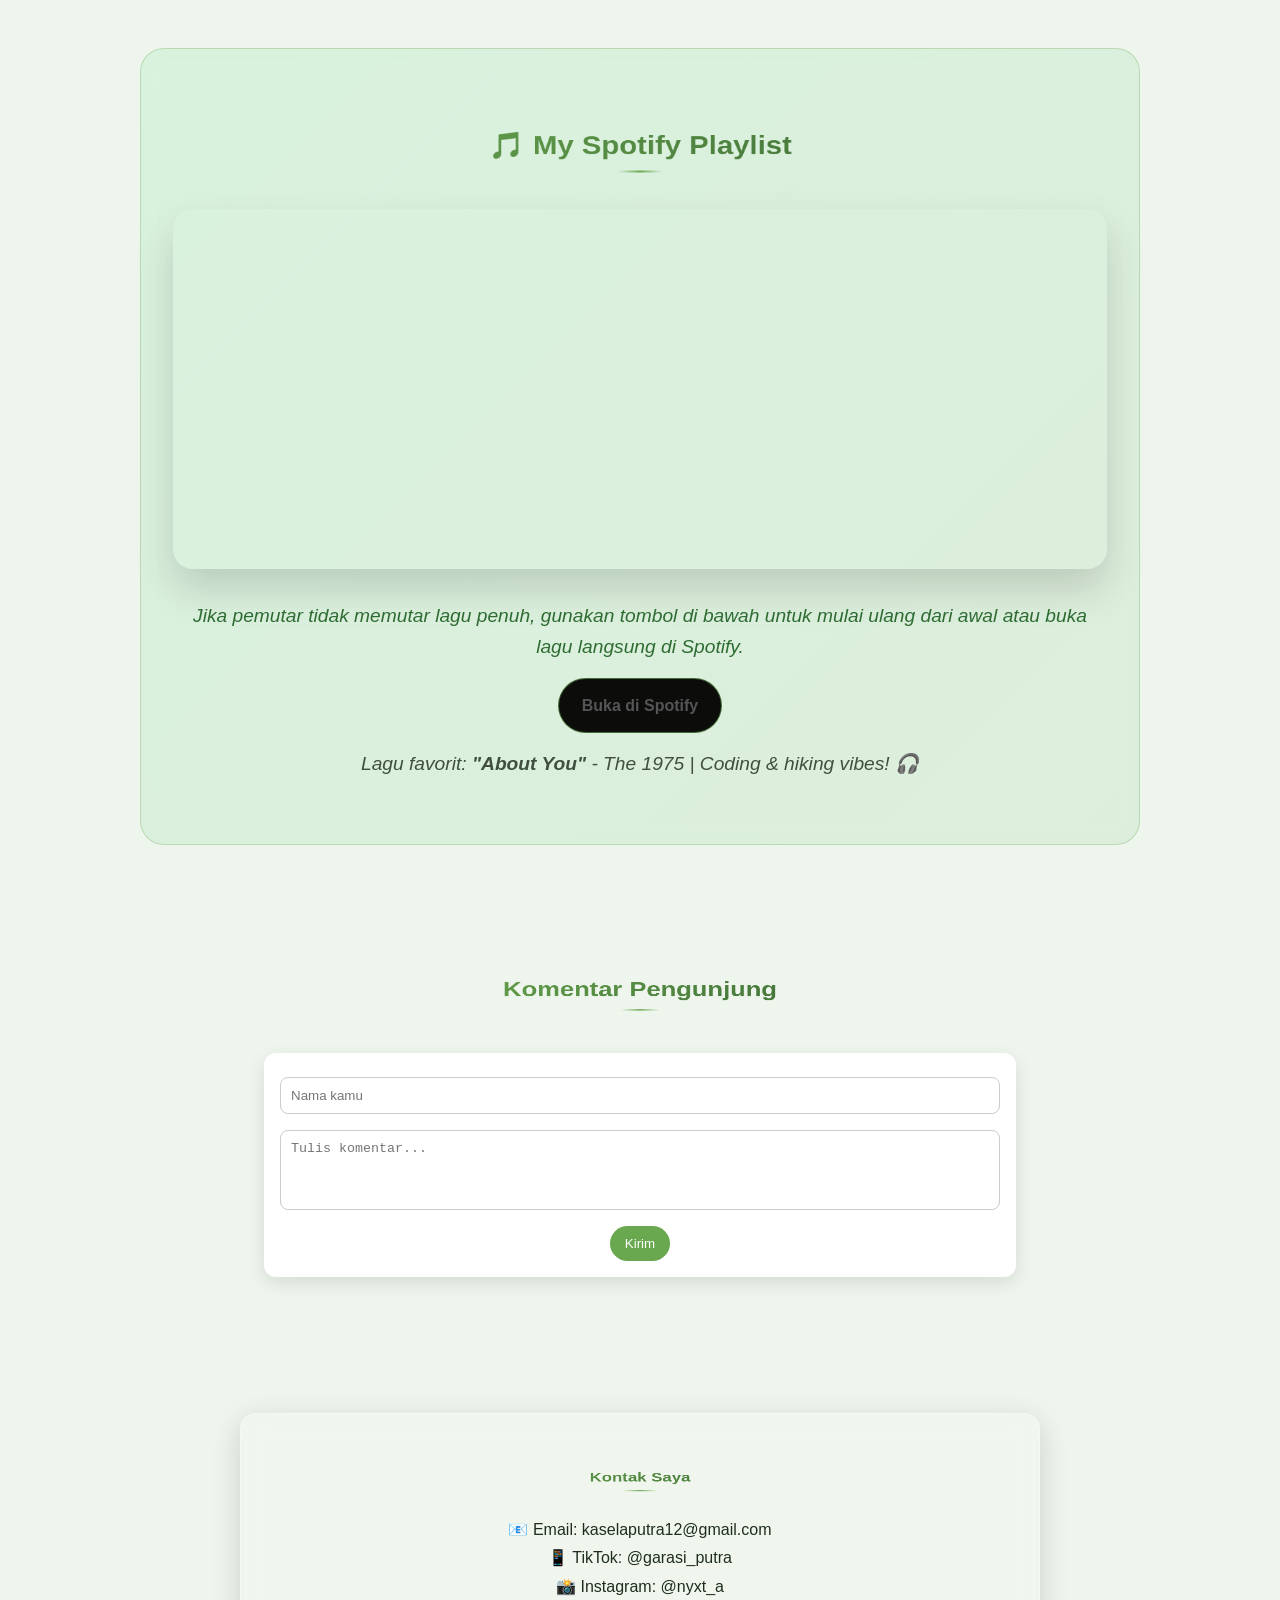
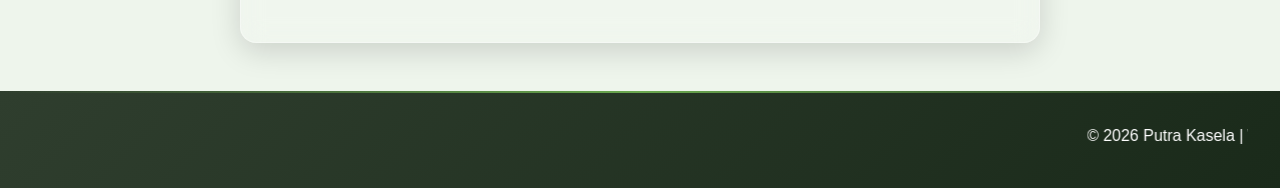
==== commit 60712b8f: "update kontak" ====
--- a/index.html
+++ b/index.html
@@ -132,7 +132,7 @@
   <h2>Kontak Saya</h2>
 
   <p>📧 Email: kaselaputra12@gmail.com</p>
-  <p>📱 Telepon: +62 838********</p>
+  <p>📱 TikTok: @garasi_putra</p>
   <p>📸 Instagram: @nyxt_a</p>
 </section>
 
